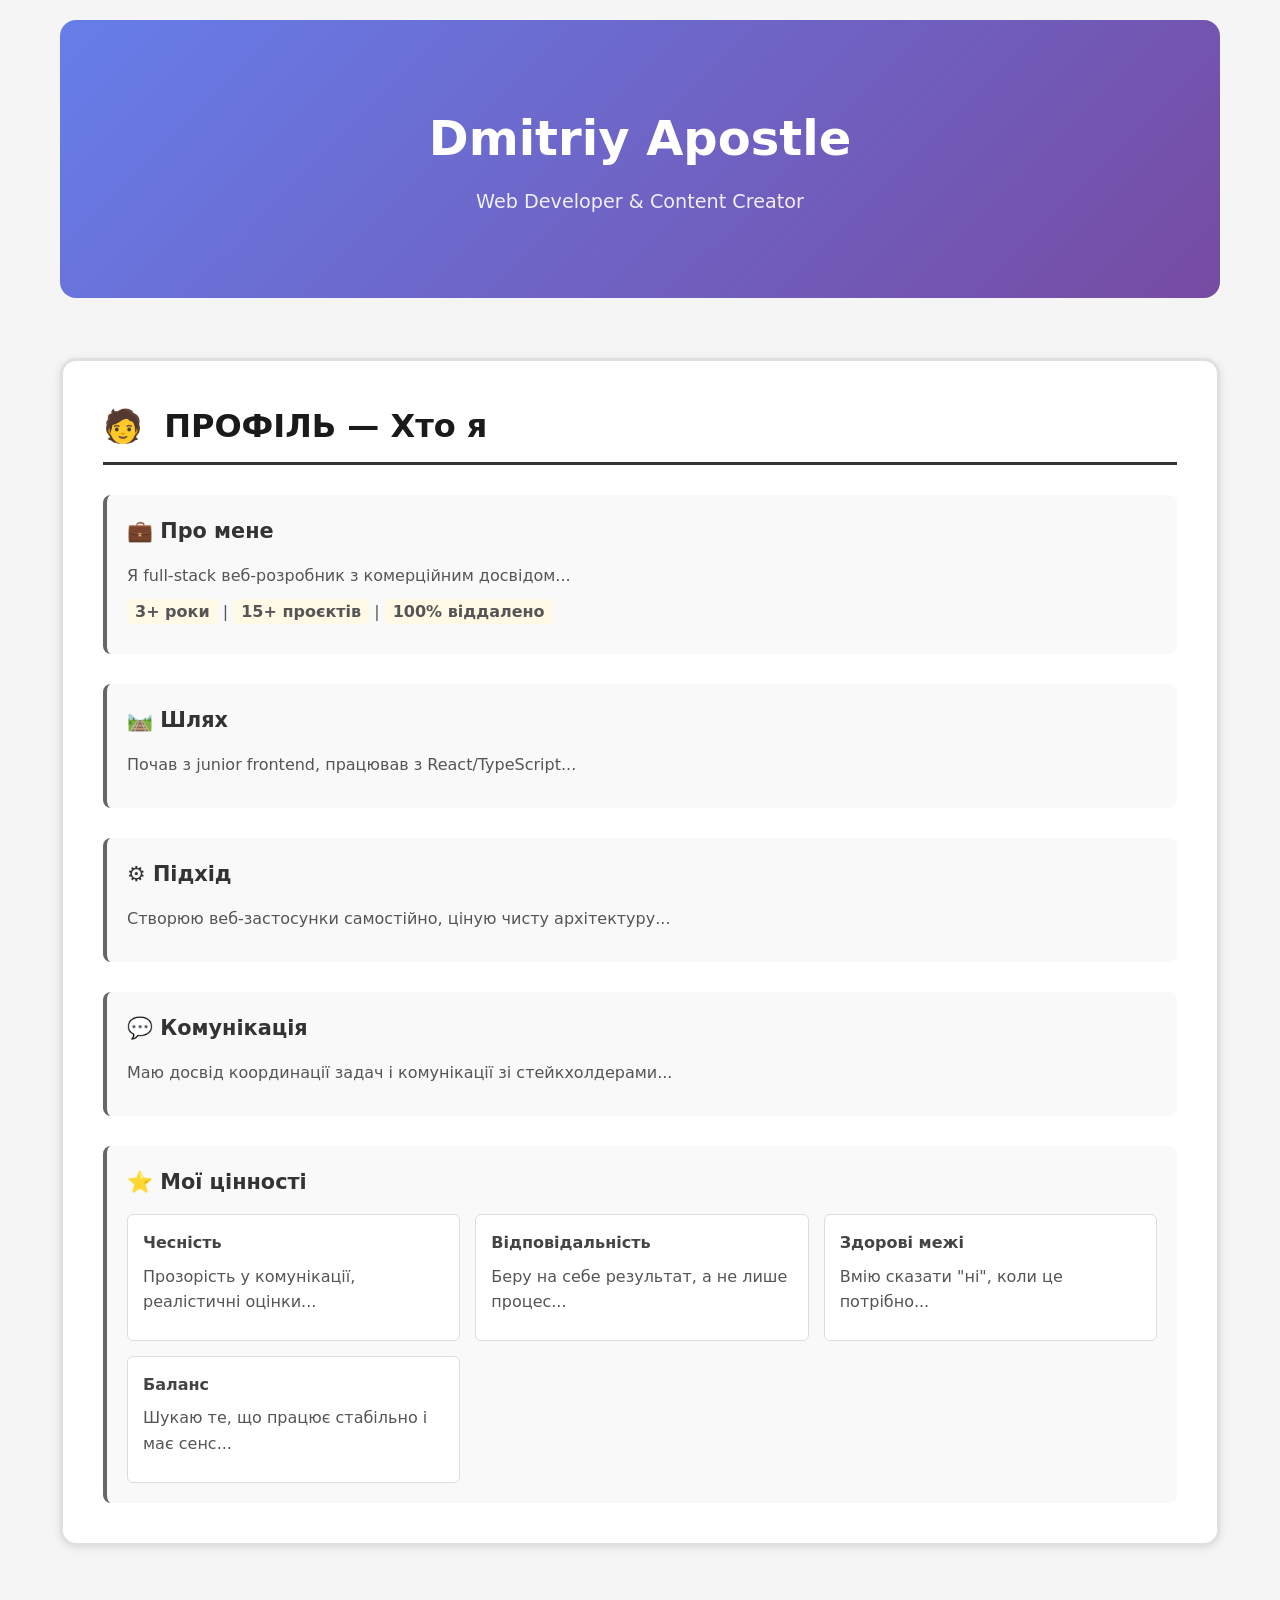
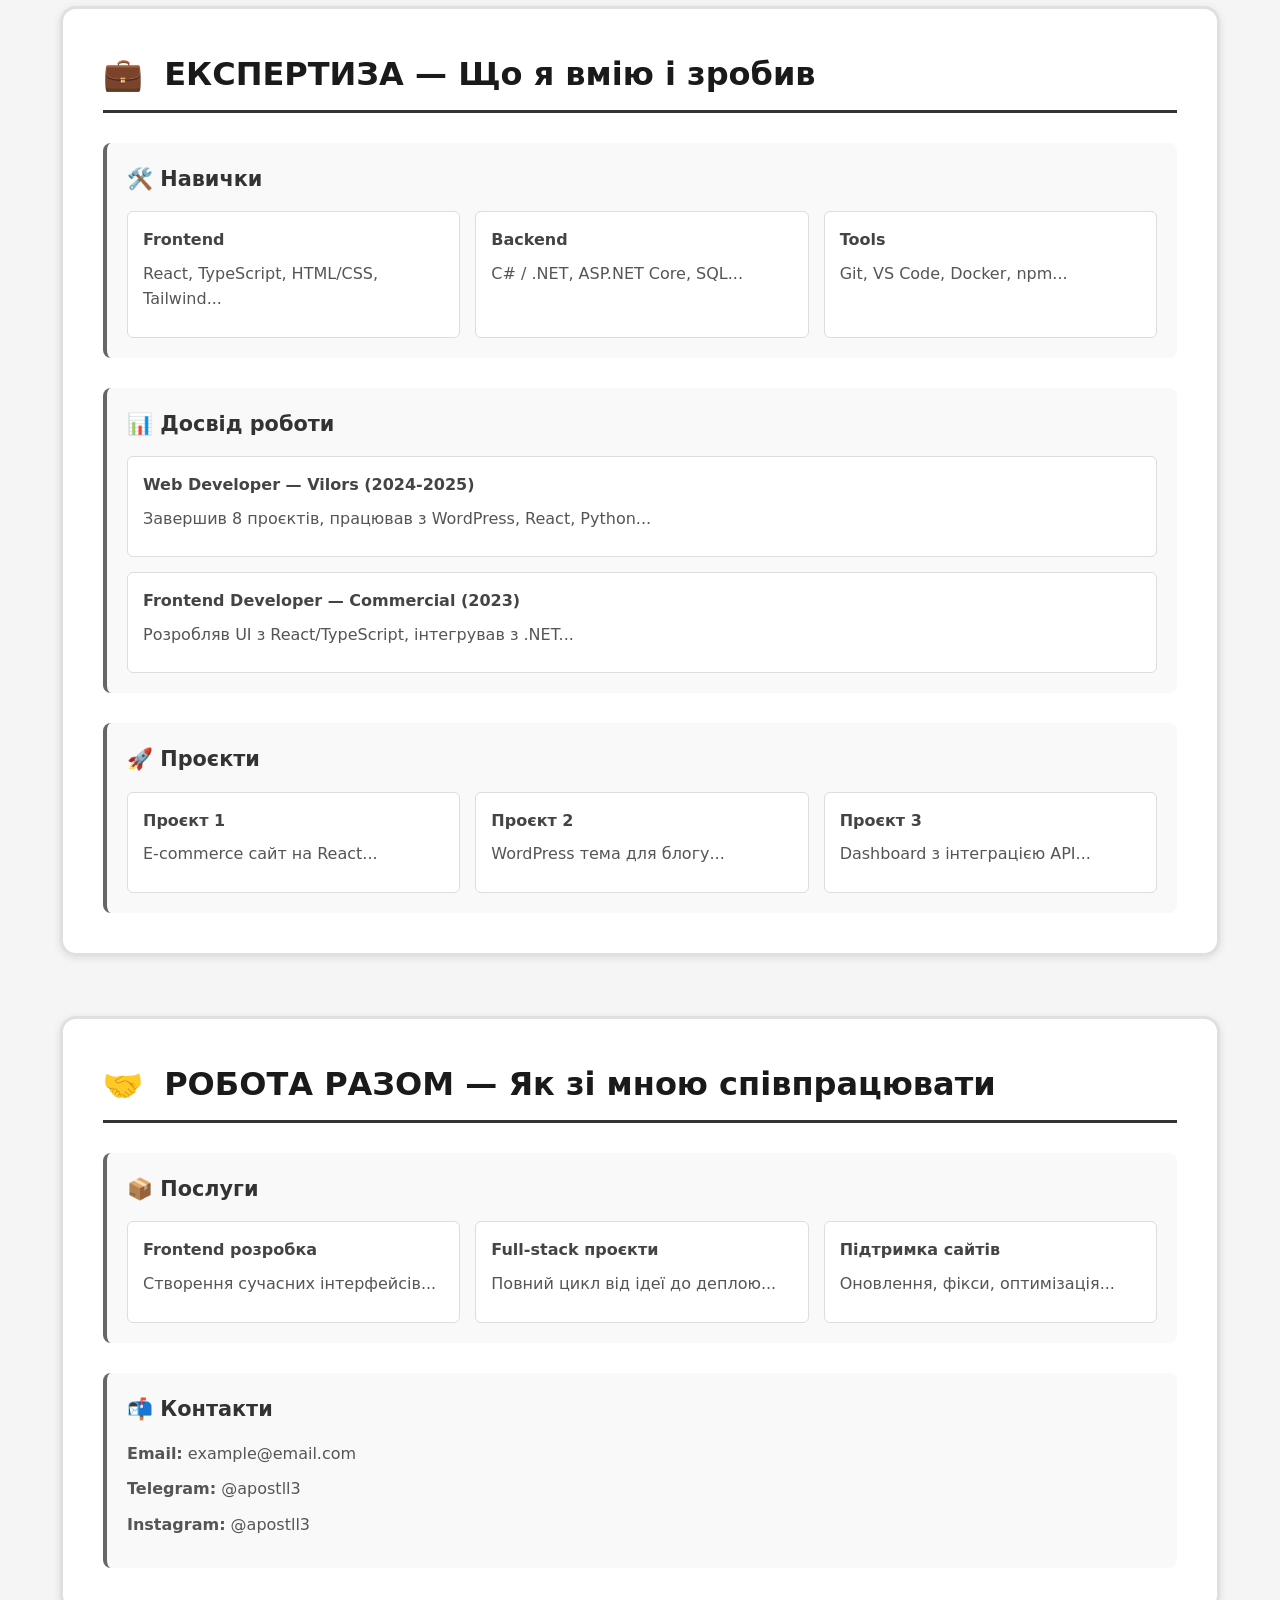
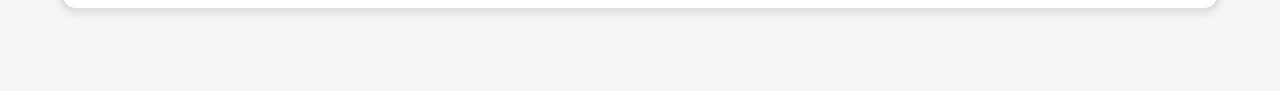
==== test.html @ 94e34f29 "save" ====
<!DOCTYPE html>
<html lang="uk">
<head>
  <meta charset="UTF-8">
  <meta name="viewport" content="width=device-width, initial-scale=1.0">
  <title>Portfolio Structure Example</title>
  <style>
    * {
      margin: 0;
      padding: 0;
      box-sizing: border-box;
    }

    body {
      font-family: system-ui, -apple-system, sans-serif;
      line-height: 1.6;
      color: #333;
      background: #f5f5f5;
    }

    .container {
      max-width: 1200px;
      margin: 0 auto;
      padding: 20px;
    }

    /* Великі блоки-групи */
    .mega-section {
      margin-bottom: 60px;
      background: white;
      border-radius: 16px;
      padding: 40px;
      box-shadow: 0 2px 8px rgba(0,0,0,0.1);
      border: 3px solid #e0e0e0;
    }

    .mega-section-title {
      font-size: 2rem;
      margin-bottom: 30px;
      color: #1a1a1a;
      border-bottom: 3px solid #333;
      padding-bottom: 10px;
    }

    .mega-section-title .emoji {
      margin-right: 10px;
    }

    /* Підсекції всередині */
    .sub-section {
      margin-bottom: 30px;
      padding: 20px;
      background: #f9f9f9;
      border-radius: 8px;
      border-left: 4px solid #666;
    }

    .sub-section:last-child {
      margin-bottom: 0;
    }

    .sub-section h3 {
      font-size: 1.3rem;
      margin-bottom: 15px;
      color: #333;
    }

    .sub-section p {
      color: #555;
      margin-bottom: 10px;
    }

    /* Hero окремо */
    .hero {
      text-align: center;
      padding: 80px 20px;
      background: linear-gradient(135deg, #667eea 0%, #764ba2 100%);
      color: white;
      border-radius: 16px;
      margin-bottom: 60px;
    }

    .hero h1 {
      font-size: 3rem;
      margin-bottom: 10px;
    }

    .hero p {
      font-size: 1.2rem;
      opacity: 0.9;
    }

    /* Для наочності */
    .grid {
      display: grid;
      grid-template-columns: repeat(auto-fit, minmax(250px, 1fr));
      gap: 15px;
      margin-top: 15px;
    }

    .card {
      background: white;
      padding: 15px;
      border-radius: 6px;
      border: 1px solid #ddd;
    }

    .card h4 {
      margin-bottom: 8px;
      color: #444;
    }

    .highlight {
      background: #fff9e6;
      padding: 3px 8px;
      border-radius: 4px;
      font-weight: 600;
    }
  </style>
</head>
<body>

  <div class="container">
    
    <!-- HERO (окремо) -->
    <div class="hero">
      <h1>Dmitriy Apostle</h1>
      <p>Web Developer & Content Creator</p>
    </div>

    <!-- ========================================= -->
    <!-- МЕГА-БЛОК 1: ПРОФІЛЬ (Хто я)             -->
    <!-- ========================================= -->
    <div class="mega-section">
      <h2 class="mega-section-title">
        <span class="emoji">🧑</span>
        ПРОФІЛЬ — Хто я
      </h2>

      <!-- Підсекція: About -->
      <div class="sub-section">
        <h3>💼 Про мене</h3>
        <p>Я full-stack веб-розробник з комерційним досвідом...</p>
        <p><span class="highlight">3+ роки</span> | <span class="highlight">15+ проєктів</span> | <span class="highlight">100% віддалено</span></p>
      </div>

      <!-- Підсекція: Journey -->
      <div class="sub-section">
        <h3>🛤️ Шлях</h3>
        <p>Почав з junior frontend, працював з React/TypeScript...</p>
      </div>

      <!-- Підсекція: Approach -->
      <div class="sub-section">
        <h3>⚙️ Підхід</h3>
        <p>Створюю веб-застосунки самостійно, ціную чисту архітектуру...</p>
      </div>

      <!-- Підсекція: Communication -->
      <div class="sub-section">
        <h3>💬 Комунікація</h3>
        <p>Маю досвід координації задач і комунікації зі стейкхолдерами...</p>
      </div>

      <!-- Підсекція: Values (ІНТЕГРОВАНО СЮДИ!) -->
      <div class="sub-section">
        <h3>⭐ Мої цінності</h3>
        <div class="grid">
          <div class="card">
            <h4>Чесність</h4>
            <p>Прозорість у комунікації, реалістичні оцінки...</p>
          </div>
          <div class="card">
            <h4>Відповідальність</h4>
            <p>Беру на себе результат, а не лише процес...</p>
          </div>
          <div class="card">
            <h4>Здорові межі</h4>
            <p>Вмію сказати "ні", коли це потрібно...</p>
          </div>
          <div class="card">
            <h4>Баланс</h4>
            <p>Шукаю те, що працює стабільно і має сенс...</p>
          </div>
        </div>
      </div>

    </div>

    <!-- ========================================= -->
    <!-- МЕГА-БЛОК 2: ЕКСПЕРТИЗА (Що я вмію)      -->
    <!-- ========================================= -->
    <div class="mega-section">
      <h2 class="mega-section-title">
        <span class="emoji">💼</span>
        ЕКСПЕРТИЗА — Що я вмію і зробив
      </h2>

      <!-- Підсекція: Skills -->
      <div class="sub-section">
        <h3>🛠️ Навички</h3>
        <div class="grid">
          <div class="card">
            <h4>Frontend</h4>
            <p>React, TypeScript, HTML/CSS, Tailwind...</p>
          </div>
          <div class="card">
            <h4>Backend</h4>
            <p>C# / .NET, ASP.NET Core, SQL...</p>
          </div>
          <div class="card">
            <h4>Tools</h4>
            <p>Git, VS Code, Docker, npm...</p>
          </div>
        </div>
      </div>

      <!-- Підсекція: Experience -->
      <div class="sub-section">
        <h3>📊 Досвід роботи</h3>
        <div class="card" style="margin-bottom: 15px;">
          <h4>Web Developer — Vilors (2024-2025)</h4>
          <p>Завершив 8 проєктів, працював з WordPress, React, Python...</p>
        </div>
        <div class="card">
          <h4>Frontend Developer — Commercial (2023)</h4>
          <p>Розробляв UI з React/TypeScript, інтегрував з .NET...</p>
        </div>
      </div>

      <!-- Підсекція: Projects -->
      <div class="sub-section">
        <h3>🚀 Проєкти</h3>
        <div class="grid">
          <div class="card">
            <h4>Проєкт 1</h4>
            <p>E-commerce сайт на React...</p>
          </div>
          <div class="card">
            <h4>Проєкт 2</h4>
            <p>WordPress тема для блогу...</p>
          </div>
          <div class="card">
            <h4>Проєкт 3</h4>
            <p>Dashboard з інтеграцією API...</p>
          </div>
        </div>
      </div>

    </div>

    <!-- ========================================= -->
    <!-- МЕГА-БЛОК 3: РОБОТА РАЗОМ                -->
    <!-- ========================================= -->
    <div class="mega-section">
      <h2 class="mega-section-title">
        <span class="emoji">🤝</span>
        РОБОТА РАЗОМ — Як зі мною співпрацювати
      </h2>

      <!-- Підсекція: Services -->
      <div class="sub-section">
        <h3>📦 Послуги</h3>
        <div class="grid">
          <div class="card">
            <h4>Frontend розробка</h4>
            <p>Створення сучасних інтерфейсів...</p>
          </div>
          <div class="card">
            <h4>Full-stack проєкти</h4>
            <p>Повний цикл від ідеї до деплою...</p>
          </div>
          <div class="card">
            <h4>Підтримка сайтів</h4>
            <p>Оновлення, фікси, оптимізація...</p>
          </div>
        </div>
      </div>

      <!-- Підсекція: Contact -->
      <div class="sub-section">
        <h3>📬 Контакти</h3>
        <p><strong>Email:</strong> example@email.com</p>
        <p><strong>Telegram:</strong> @apostll3</p>
        <p><strong>Instagram:</strong> @apostll3</p>
      </div>

    </div>

  </div>

</body>
</html>
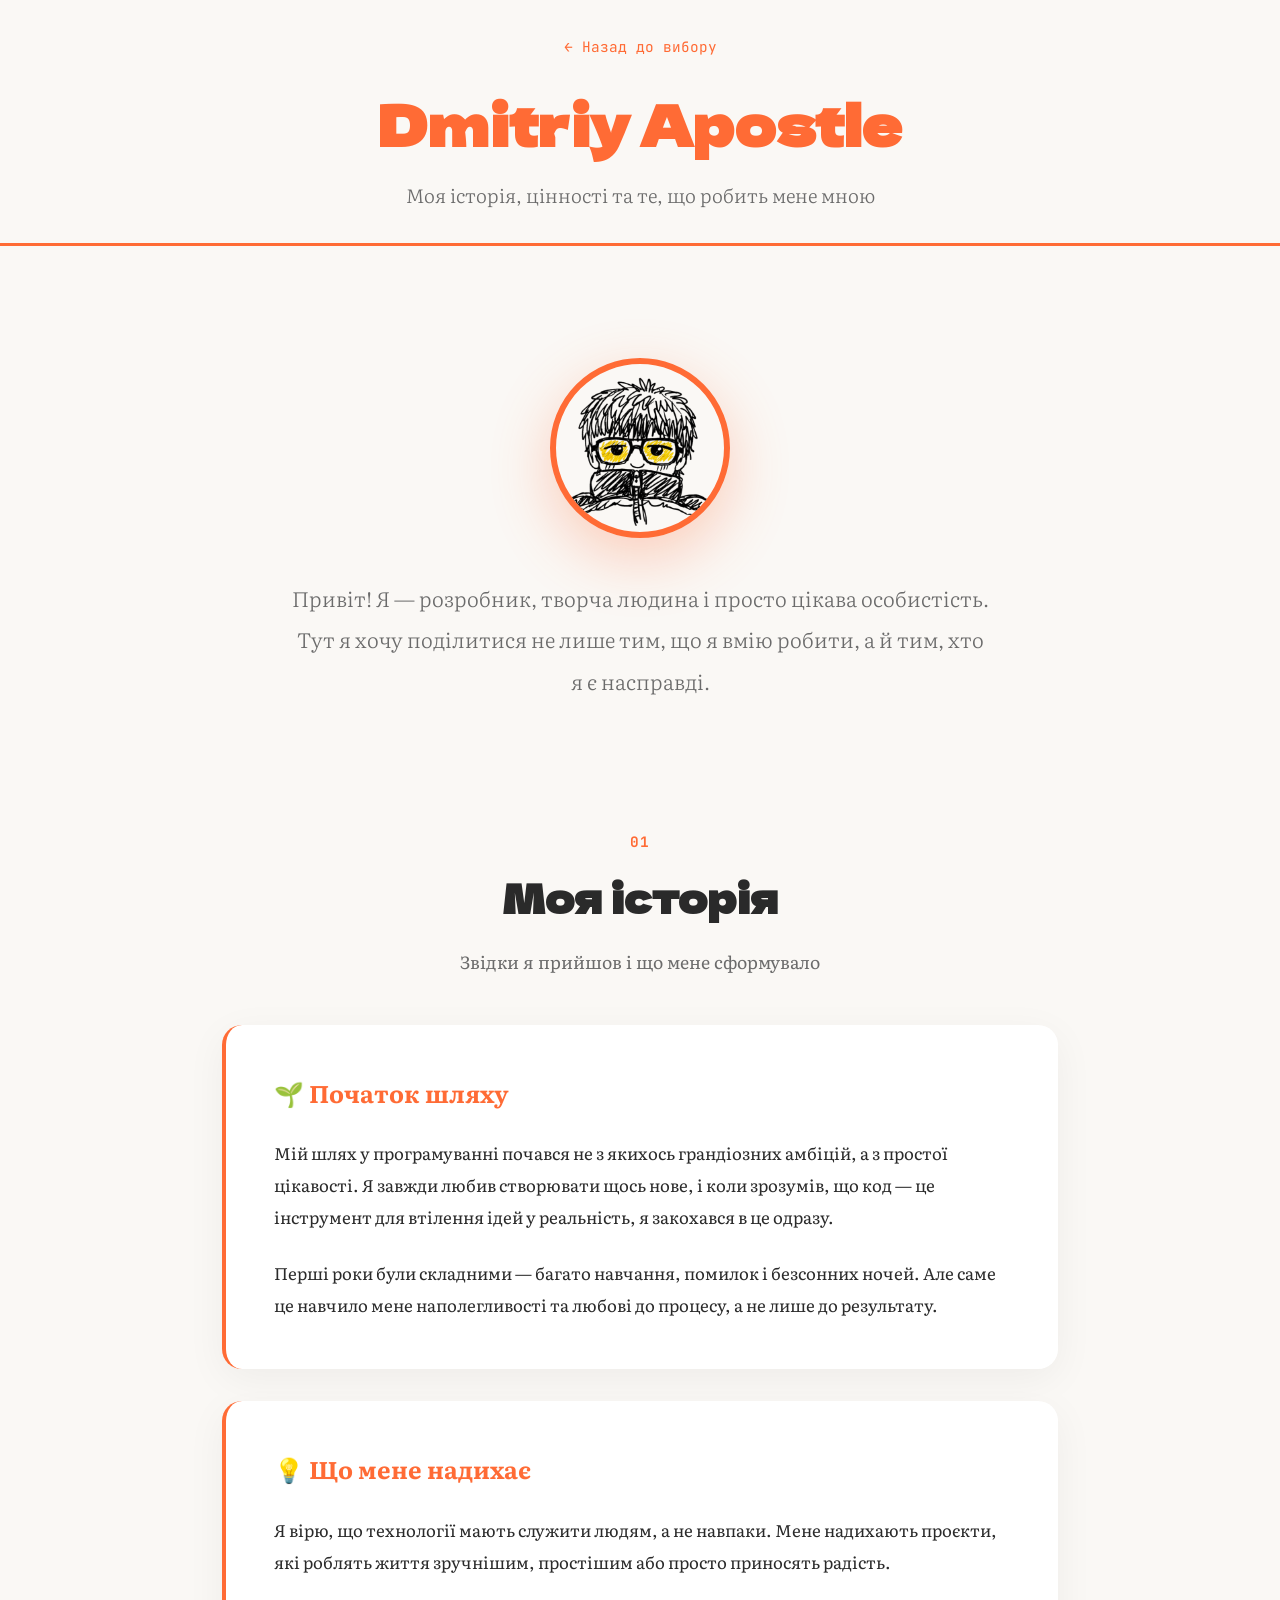
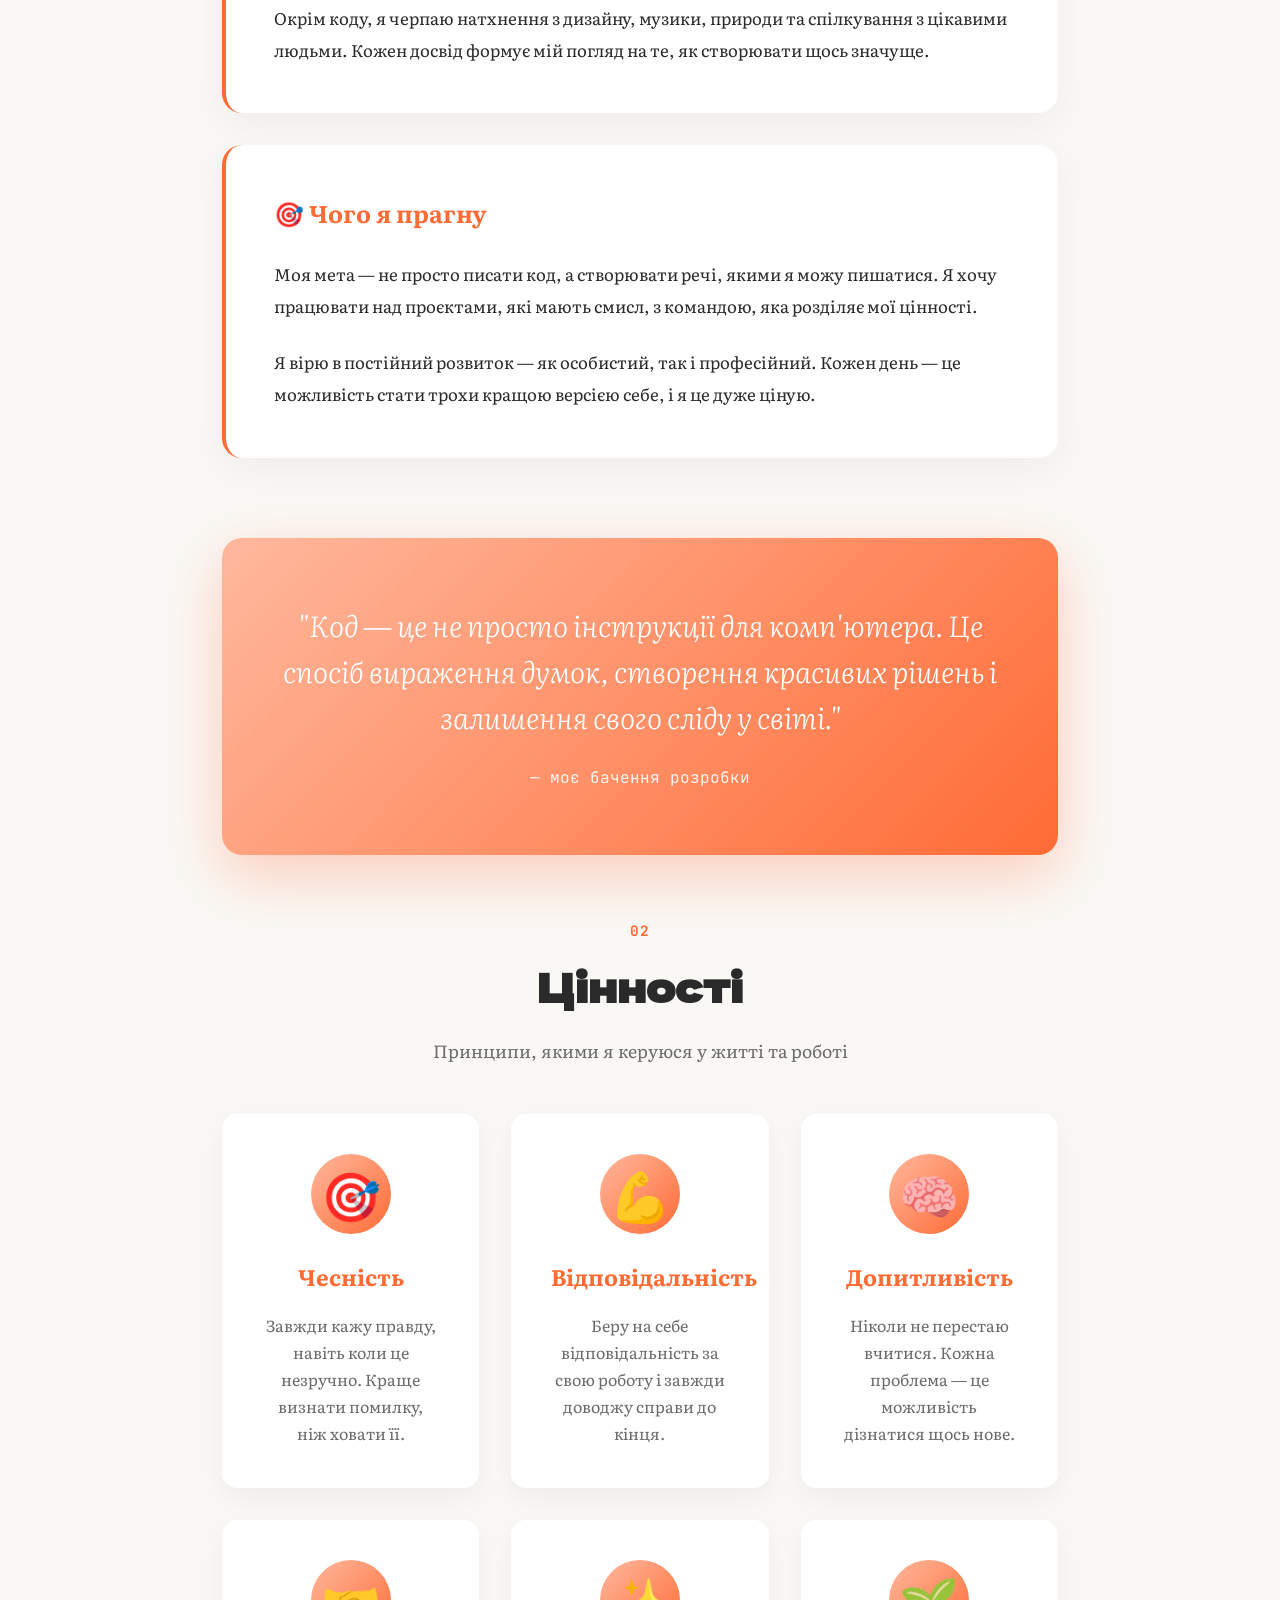
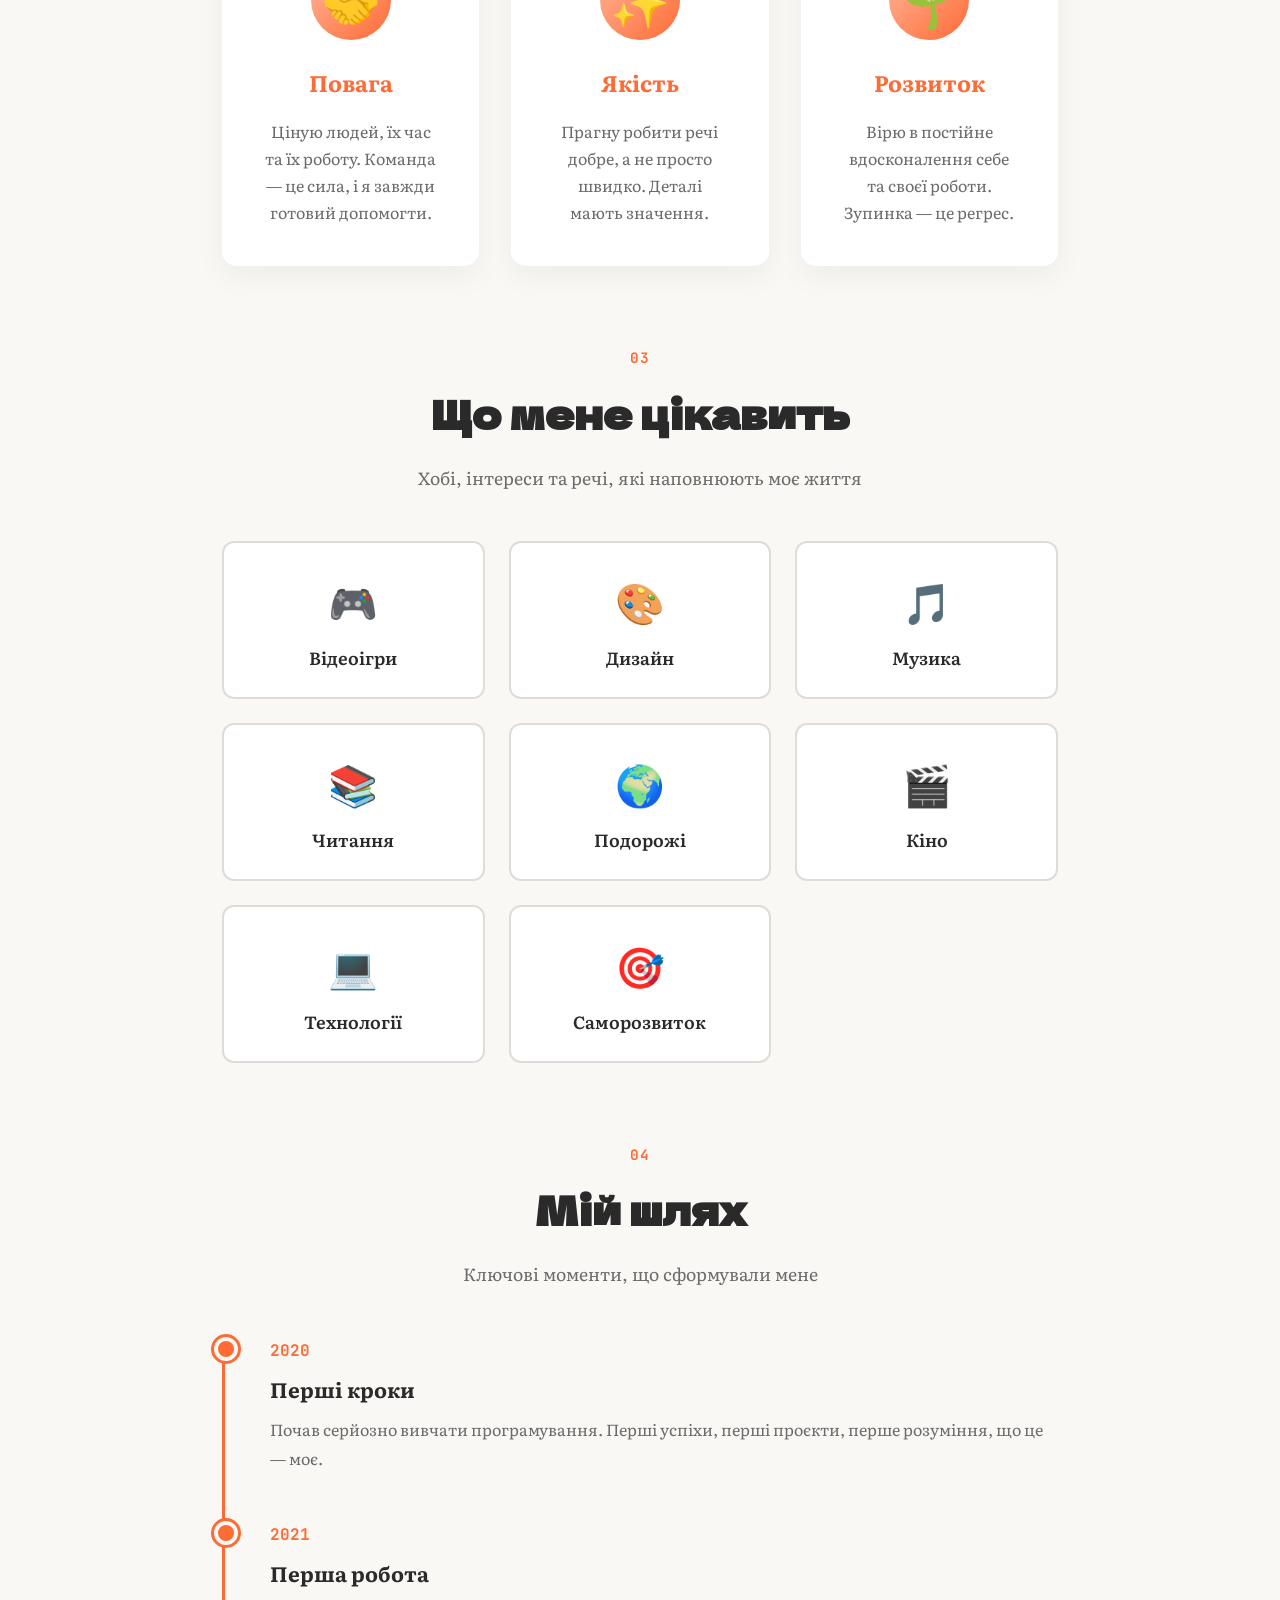
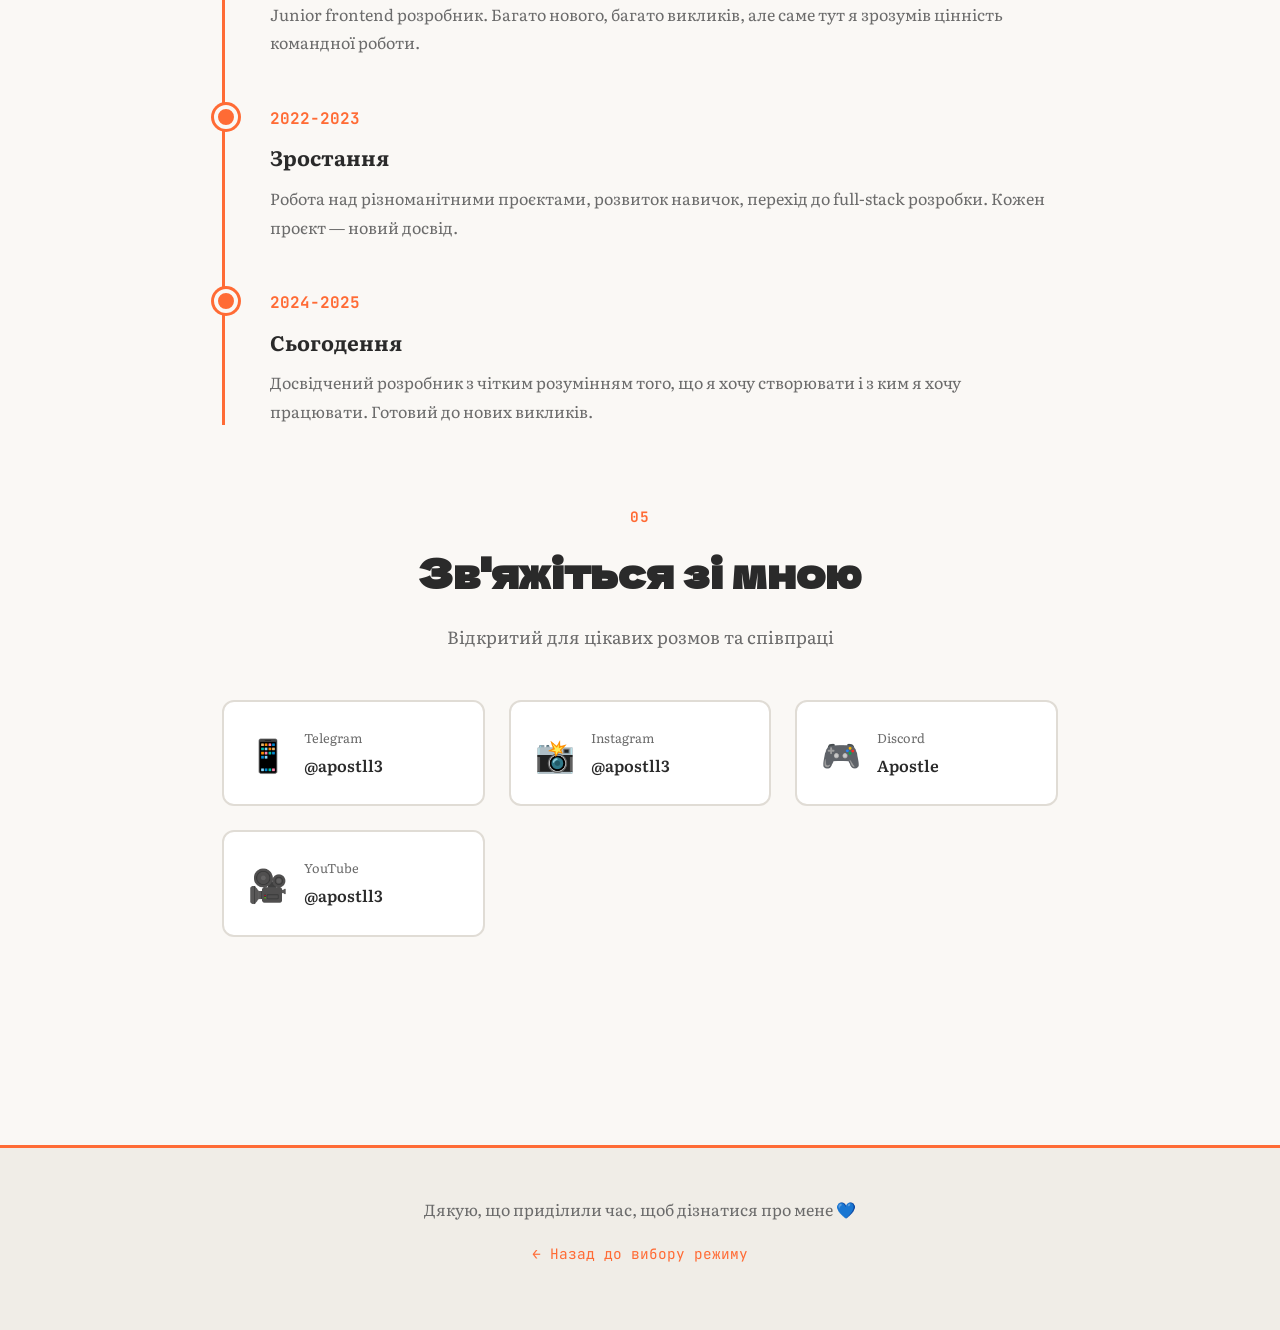
==== commit ab2ef153: "page-scrollbar" ====
--- a/test.html
+++ b/test.html
@@ -1,293 +1,744 @@
 <!DOCTYPE html>
 <html lang="uk">
 <head>
-  <meta charset="UTF-8">
-  <meta name="viewport" content="width=device-width, initial-scale=1.0">
-  <title>Portfolio Structure Example</title>
-  <style>
-    * {
-      margin: 0;
-      padding: 0;
-      box-sizing: border-box;
-    }
-
-    body {
-      font-family: system-ui, -apple-system, sans-serif;
-      line-height: 1.6;
-      color: #333;
-      background: #f5f5f5;
-    }
-
-    .container {
-      max-width: 1200px;
-      margin: 0 auto;
-      padding: 20px;
-    }
-
-    /* Великі блоки-групи */
-    .mega-section {
-      margin-bottom: 60px;
-      background: white;
-      border-radius: 16px;
-      padding: 40px;
-      box-shadow: 0 2px 8px rgba(0,0,0,0.1);
-      border: 3px solid #e0e0e0;
-    }
-
-    .mega-section-title {
-      font-size: 2rem;
-      margin-bottom: 30px;
-      color: #1a1a1a;
-      border-bottom: 3px solid #333;
-      padding-bottom: 10px;
-    }
-
-    .mega-section-title .emoji {
-      margin-right: 10px;
-    }
-
-    /* Підсекції всередині */
-    .sub-section {
-      margin-bottom: 30px;
-      padding: 20px;
-      background: #f9f9f9;
-      border-radius: 8px;
-      border-left: 4px solid #666;
-    }
-
-    .sub-section:last-child {
-      margin-bottom: 0;
-    }
-
-    .sub-section h3 {
-      font-size: 1.3rem;
-      margin-bottom: 15px;
-      color: #333;
-    }
-
-    .sub-section p {
-      color: #555;
-      margin-bottom: 10px;
-    }
-
-    /* Hero окремо */
-    .hero {
-      text-align: center;
-      padding: 80px 20px;
-      background: linear-gradient(135deg, #667eea 0%, #764ba2 100%);
-      color: white;
-      border-radius: 16px;
-      margin-bottom: 60px;
-    }
-
-    .hero h1 {
-      font-size: 3rem;
-      margin-bottom: 10px;
-    }
-
-    .hero p {
-      font-size: 1.2rem;
-      opacity: 0.9;
-    }
-
-    /* Для наочності */
-    .grid {
-      display: grid;
-      grid-template-columns: repeat(auto-fit, minmax(250px, 1fr));
-      gap: 15px;
-      margin-top: 15px;
-    }
-
-    .card {
-      background: white;
-      padding: 15px;
-      border-radius: 6px;
-      border: 1px solid #ddd;
-    }
-
-    .card h4 {
-      margin-bottom: 8px;
-      color: #444;
-    }
-
-    .highlight {
-      background: #fff9e6;
-      padding: 3px 8px;
-      border-radius: 4px;
-      font-weight: 600;
-    }
-  </style>
+    <meta charset="UTF-8">
+    <meta name="viewport" content="width=device-width, initial-scale=1.0">
+    <title>Dmitriy Apostle — Моя Історія</title>
+    
+    <link rel="preconnect" href="https://fonts.googleapis.com">
+    <link rel="preconnect" href="https://fonts.gstatic.com" crossorigin>
+    <link href="https://fonts.googleapis.com/css2?family=Dela+Gothic+One&family=Literata:wght@300;400;600;700&family=JetBrains+Mono:wght@400;700&display=swap" rel="stylesheet">
+    
+    <style>
+        * {
+            margin: 0;
+            padding: 0;
+            box-sizing: border-box;
+        }
+
+        :root {
+            --bg: #faf8f5;
+            --bg-secondary: #f0ede7;
+            --text: #2a2a2a;
+            --text-secondary: #6b6b6b;
+            --accent: #ff6b35;
+            --accent-light: #ffb89d;
+            --accent-dark: #c54825;
+            --border: #e0dcd5;
+        }
+
+        body {
+            font-family: 'Literata', serif;
+            background: var(--bg);
+            color: var(--text);
+            line-height: 1.7;
+            overflow-x: hidden;
+        }
+
+        /* Header */
+        .site-header {
+            padding: 2rem;
+            text-align: center;
+            background: var(--bg-secondary);
+            border-bottom: 3px solid var(--accent);
+            position: sticky;
+            top: 0;
+            z-index: 100;
+            backdrop-filter: blur(10px);
+            background: rgba(250, 248, 245, 0.95);
+        }
+
+        .back-link {
+            display: inline-block;
+            color: var(--accent);
+            text-decoration: none;
+            font-family: 'JetBrains Mono', monospace;
+            font-size: 0.9rem;
+            margin-bottom: 1rem;
+            transition: transform 0.3s ease;
+        }
+
+        .back-link:hover {
+            transform: translateX(-5px);
+        }
+
+        .site-title {
+            font-family: 'Dela Gothic One', cursive;
+            font-size: clamp(2rem, 5vw, 3.5rem);
+            color: var(--accent);
+            margin-bottom: 0.5rem;
+        }
+
+        .site-subtitle {
+            font-size: 1.2rem;
+            color: var(--text-secondary);
+            font-weight: 300;
+        }
+
+        /* Container */
+        .container {
+            max-width: 900px;
+            margin: 0 auto;
+            padding: 3rem 2rem;
+        }
+
+        /* Hero Section */
+        .hero {
+            text-align: center;
+            padding: 4rem 0;
+            margin-bottom: 4rem;
+        }
+
+        .avatar {
+            width: 180px;
+            height: 180px;
+            border-radius: 50%;
+            margin: 0 auto 2rem;
+            border: 6px solid var(--accent);
+            box-shadow: 0 20px 60px rgba(255, 107, 53, 0.3);
+            object-fit: cover;
+        }
+
+        .hero-intro {
+            font-size: 1.3rem;
+            font-weight: 300;
+            color: var(--text-secondary);
+            max-width: 700px;
+            margin: 0 auto;
+            line-height: 2;
+        }
+
+        /* Section */
+        .section {
+            margin-bottom: 5rem;
+        }
+
+        .section-header {
+            text-align: center;
+            margin-bottom: 3rem;
+        }
+
+        .section-number {
+            font-family: 'JetBrains Mono', monospace;
+            color: var(--accent);
+            font-size: 0.9rem;
+            font-weight: bold;
+            letter-spacing: 0.1em;
+        }
+
+        .section-title {
+            font-family: 'Dela Gothic One', cursive;
+            font-size: clamp(1.8rem, 4vw, 2.5rem);
+            color: var(--text);
+            margin: 0.5rem 0 1rem;
+        }
+
+        .section-description {
+            font-size: 1.1rem;
+            color: var(--text-secondary);
+            max-width: 600px;
+            margin: 0 auto;
+        }
+
+        /* Story Card */
+        .story-card {
+            background: white;
+            border-radius: 20px;
+            padding: 3rem;
+            margin-bottom: 2rem;
+            box-shadow: 0 10px 40px rgba(0, 0, 0, 0.05);
+            border-left: 4px solid var(--accent);
+            transition: transform 0.3s ease, box-shadow 0.3s ease;
+        }
+
+        .story-card:hover {
+            transform: translateY(-5px);
+            box-shadow: 0 15px 50px rgba(0, 0, 0, 0.1);
+        }
+
+        .story-title {
+            font-size: 1.5rem;
+            font-weight: 700;
+            margin-bottom: 1.5rem;
+            color: var(--accent);
+        }
+
+        .story-content {
+            font-size: 1.05rem;
+            line-height: 1.9;
+            color: var(--text);
+        }
+
+        .story-content p {
+            margin-bottom: 1.5rem;
+        }
+
+        .story-content p:last-child {
+            margin-bottom: 0;
+        }
+
+        /* Values Grid */
+        .values-grid {
+            display: grid;
+            grid-template-columns: repeat(auto-fit, minmax(250px, 1fr));
+            gap: 2rem;
+            margin-top: 3rem;
+        }
+
+        .value-card {
+            background: white;
+            padding: 2.5rem;
+            border-radius: 15px;
+            text-align: center;
+            box-shadow: 0 10px 30px rgba(0, 0, 0, 0.05);
+            transition: all 0.3s ease;
+        }
+
+        .value-card:hover {
+            transform: translateY(-10px);
+            box-shadow: 0 15px 40px rgba(0, 0, 0, 0.1);
+        }
+
+        .value-icon {
+            width: 80px;
+            height: 80px;
+            margin: 0 auto 1.5rem;
+            font-size: 3rem;
+            display: flex;
+            align-items: center;
+            justify-content: center;
+            background: linear-gradient(135deg, var(--accent-light), var(--accent));
+            border-radius: 50%;
+            color: white;
+        }
+
+        .value-title {
+            font-size: 1.4rem;
+            font-weight: 700;
+            margin-bottom: 1rem;
+            color: var(--accent);
+        }
+
+        .value-text {
+            font-size: 1rem;
+            color: var(--text-secondary);
+            line-height: 1.7;
+        }
+
+        /* Interests */
+        .interests-grid {
+            display: grid;
+            grid-template-columns: repeat(auto-fit, minmax(200px, 1fr));
+            gap: 1.5rem;
+            margin-top: 3rem;
+        }
+
+        .interest-tag {
+            background: white;
+            padding: 1.5rem;
+            border-radius: 12px;
+            text-align: center;
+            font-size: 1.1rem;
+            font-weight: 600;
+            color: var(--text);
+            border: 2px solid var(--border);
+            transition: all 0.3s ease;
+            cursor: default;
+        }
+
+        .interest-tag:hover {
+            border-color: var(--accent);
+            background: var(--accent);
+            color: white;
+            transform: scale(1.05);
+        }
+
+        .interest-emoji {
+            display: block;
+            font-size: 2.5rem;
+            margin-bottom: 0.5rem;
+        }
+
+        /* Quote */
+        .quote-block {
+            background: linear-gradient(135deg, var(--accent-light), var(--accent));
+            color: white;
+            padding: 4rem 3rem;
+            border-radius: 20px;
+            text-align: center;
+            margin: 4rem 0;
+            box-shadow: 0 20px 60px rgba(255, 107, 53, 0.3);
+        }
+
+        .quote-text {
+            font-size: 1.8rem;
+            font-weight: 300;
+            line-height: 1.6;
+            font-style: italic;
+            margin-bottom: 1.5rem;
+        }
+
+        .quote-author {
+            font-family: 'JetBrains Mono', monospace;
+            font-size: 1rem;
+            opacity: 0.9;
+        }
+
+        /* Timeline */
+        .timeline {
+            position: relative;
+            padding-left: 3rem;
+            margin-top: 3rem;
+        }
+
+        .timeline::before {
+            content: '';
+            position: absolute;
+            left: 0;
+            top: 0;
+            bottom: 0;
+            width: 3px;
+            background: var(--accent);
+        }
+
+        .timeline-item {
+            position: relative;
+            margin-bottom: 3rem;
+        }
+
+        .timeline-item::before {
+            content: '';
+            position: absolute;
+            left: -3.5rem;
+            top: 0;
+            width: 16px;
+            height: 16px;
+            border-radius: 50%;
+            background: var(--accent);
+            border: 4px solid var(--bg);
+            box-shadow: 0 0 0 3px var(--accent);
+        }
+
+        .timeline-year {
+            font-family: 'JetBrains Mono', monospace;
+            font-weight: bold;
+            color: var(--accent);
+            margin-bottom: 0.5rem;
+        }
+
+        .timeline-title {
+            font-size: 1.3rem;
+            font-weight: 700;
+            margin-bottom: 0.5rem;
+        }
+
+        .timeline-text {
+            color: var(--text-secondary);
+            line-height: 1.8;
+        }
+
+        /* Contact */
+        .contact-grid {
+            display: grid;
+            grid-template-columns: repeat(auto-fit, minmax(200px, 1fr));
+            gap: 1.5rem;
+            margin-top: 3rem;
+        }
+
+        .contact-link {
+            display: flex;
+            align-items: center;
+            gap: 1rem;
+            padding: 1.5rem;
+            background: white;
+            border-radius: 12px;
+            text-decoration: none;
+            color: var(--text);
+            border: 2px solid var(--border);
+            transition: all 0.3s ease;
+        }
+
+        .contact-link:hover {
+            border-color: var(--accent);
+            transform: translateY(-5px);
+            box-shadow: 0 10px 30px rgba(0, 0, 0, 0.1);
+        }
+
+        .contact-icon {
+            font-size: 2rem;
+        }
+
+        .contact-text {
+            flex: 1;
+        }
+
+        .contact-label {
+            display: block;
+            font-size: 0.8rem;
+            color: var(--text-secondary);
+            margin-bottom: 0.2rem;
+        }
+
+        .contact-value {
+            display: block;
+            font-weight: 600;
+        }
+
+        /* Footer */
+        .site-footer {
+            text-align: center;
+            padding: 3rem 2rem;
+            background: var(--bg-secondary);
+            margin-top: 5rem;
+            border-top: 3px solid var(--accent);
+        }
+
+        .footer-text {
+            color: var(--text-secondary);
+            margin-bottom: 1rem;
+        }
+
+        /* Responsive */
+        @media (max-width: 768px) {
+            .container {
+                padding: 2rem 1.5rem;
+            }
+
+            .story-card {
+                padding: 2rem;
+            }
+
+            .timeline {
+                padding-left: 2rem;
+            }
+
+            .timeline-item::before {
+                left: -2.5rem;
+            }
+        }
+
+        /* Animations */
+        @keyframes fadeIn {
+            from {
+                opacity: 0;
+                transform: translateY(30px);
+            }
+            to {
+                opacity: 1;
+                transform: translateY(0);
+            }
+        }
+
+        .fade-in {
+            animation: fadeIn 0.8s ease-out forwards;
+        }
+
+        .delay-1 { animation-delay: 0.1s; }
+        .delay-2 { animation-delay: 0.2s; }
+        .delay-3 { animation-delay: 0.3s; }
+        .delay-4 { animation-delay: 0.4s; }
+        .delay-5 { animation-delay: 0.5s; }
+    </style>
 </head>
 <body>
-
-  <div class="container">
-    
-    <!-- HERO (окремо) -->
-    <div class="hero">
-      <h1>Dmitriy Apostle</h1>
-      <p>Web Developer & Content Creator</p>
-    </div>
-
-    <!-- ========================================= -->
-    <!-- МЕГА-БЛОК 1: ПРОФІЛЬ (Хто я)             -->
-    <!-- ========================================= -->
-    <div class="mega-section">
-      <h2 class="mega-section-title">
-        <span class="emoji">🧑</span>
-        ПРОФІЛЬ — Хто я
-      </h2>
-
-      <!-- Підсекція: About -->
-      <div class="sub-section">
-        <h3>💼 Про мене</h3>
-        <p>Я full-stack веб-розробник з комерційним досвідом...</p>
-        <p><span class="highlight">3+ роки</span> | <span class="highlight">15+ проєктів</span> | <span class="highlight">100% віддалено</span></p>
-      </div>
-
-      <!-- Підсекція: Journey -->
-      <div class="sub-section">
-        <h3>🛤️ Шлях</h3>
-        <p>Почав з junior frontend, працював з React/TypeScript...</p>
-      </div>
-
-      <!-- Підсекція: Approach -->
-      <div class="sub-section">
-        <h3>⚙️ Підхід</h3>
-        <p>Створюю веб-застосунки самостійно, ціную чисту архітектуру...</p>
-      </div>
-
-      <!-- Підсекція: Communication -->
-      <div class="sub-section">
-        <h3>💬 Комунікація</h3>
-        <p>Маю досвід координації задач і комунікації зі стейкхолдерами...</p>
-      </div>
-
-      <!-- Підсекція: Values (ІНТЕГРОВАНО СЮДИ!) -->
-      <div class="sub-section">
-        <h3>⭐ Мої цінності</h3>
-        <div class="grid">
-          <div class="card">
-            <h4>Чесність</h4>
-            <p>Прозорість у комунікації, реалістичні оцінки...</p>
-          </div>
-          <div class="card">
-            <h4>Відповідальність</h4>
-            <p>Беру на себе результат, а не лише процес...</p>
-          </div>
-          <div class="card">
-            <h4>Здорові межі</h4>
-            <p>Вмію сказати "ні", коли це потрібно...</p>
-          </div>
-          <div class="card">
-            <h4>Баланс</h4>
-            <p>Шукаю те, що працює стабільно і має сенс...</p>
-          </div>
+    <header class="site-header">
+        <a href="portfolio-new.html" class="back-link">← Назад до вибору</a>
+        <h1 class="site-title">Dmitriy Apostle</h1>
+        <p class="site-subtitle">Моя історія, цінності та те, що робить мене мною</p>
+    </header>
+
+    <main class="container">
+        <!-- Hero -->
+        <section class="hero fade-in">
+            <img src="assets/img/avatarpng.png" alt="Dmitriy Apostle" class="avatar">
+            <p class="hero-intro">
+                Привіт! Я — розробник, творча людина і просто цікава особистість. 
+                Тут я хочу поділитися не лише тим, що я вмію робити, а й тим, хто я є насправді.
+            </p>
+        </section>
+
+        <!-- My Story -->
+        <section class="section fade-in delay-1">
+            <div class="section-header">
+                <div class="section-number">01</div>
+                <h2 class="section-title">Моя історія</h2>
+                <p class="section-description">Звідки я прийшов і що мене сформувало</p>
+            </div>
+
+            <div class="story-card">
+                <h3 class="story-title">🌱 Початок шляху</h3>
+                <div class="story-content">
+                    <p>
+                        Мій шлях у програмуванні почався не з якихось грандіозних амбіцій, а з простої цікавості. 
+                        Я завжди любив створювати щось нове, і коли зрозумів, що код — це інструмент для втілення 
+                        ідей у реальність, я закохався в це одразу.
+                    </p>
+                    <p>
+                        Перші роки були складними — багато навчання, помилок і безсонних ночей. Але саме це 
+                        навчило мене наполегливості та любові до процесу, а не лише до результату.
+                    </p>
+                </div>
+            </div>
+
+            <div class="story-card">
+                <h3 class="story-title">💡 Що мене надихає</h3>
+                <div class="story-content">
+                    <p>
+                        Я вірю, що технології мають служити людям, а не навпаки. Мене надихають проєкти, 
+                        які роблять життя зручнішим, простішим або просто приносять радість.
+                    </p>
+                    <p>
+                        Окрім коду, я черпаю натхнення з дизайну, музики, природи та спілкування з цікавими людьми. 
+                        Кожен досвід формує мій погляд на те, як створювати щось значуще.
+                    </p>
+                </div>
+            </div>
+
+            <div class="story-card">
+                <h3 class="story-title">🎯 Чого я прагну</h3>
+                <div class="story-content">
+                    <p>
+                        Моя мета — не просто писати код, а створювати речі, якими я можу пишатися. 
+                        Я хочу працювати над проєктами, які мають смисл, з командою, яка розділяє мої цінності.
+                    </p>
+                    <p>
+                        Я вірю в постійний розвиток — як особистий, так і професійний. Кожен день — це можливість 
+                        стати трохи кращою версією себе, і я це дуже ціную.
+                    </p>
+                </div>
+            </div>
+        </section>
+
+        <!-- Quote -->
+        <div class="quote-block fade-in delay-2">
+            <p class="quote-text">
+                "Код — це не просто інструкції для комп'ютера. Це спосіб вираження думок, 
+                створення красивих рішень і залишення свого сліду у світі."
+            </p>
+            <p class="quote-author">— моє бачення розробки</p>
         </div>
-      </div>
-
-    </div>
-
-    <!-- ========================================= -->
-    <!-- МЕГА-БЛОК 2: ЕКСПЕРТИЗА (Що я вмію)      -->
-    <!-- ========================================= -->
-    <div class="mega-section">
-      <h2 class="mega-section-title">
-        <span class="emoji">💼</span>
-        ЕКСПЕРТИЗА — Що я вмію і зробив
-      </h2>
-
-      <!-- Підсекція: Skills -->
-      <div class="sub-section">
-        <h3>🛠️ Навички</h3>
-        <div class="grid">
-          <div class="card">
-            <h4>Frontend</h4>
-            <p>React, TypeScript, HTML/CSS, Tailwind...</p>
-          </div>
-          <div class="card">
-            <h4>Backend</h4>
-            <p>C# / .NET, ASP.NET Core, SQL...</p>
-          </div>
-          <div class="card">
-            <h4>Tools</h4>
-            <p>Git, VS Code, Docker, npm...</p>
-          </div>
-        </div>
-      </div>
-
-      <!-- Підсекція: Experience -->
-      <div class="sub-section">
-        <h3>📊 Досвід роботи</h3>
-        <div class="card" style="margin-bottom: 15px;">
-          <h4>Web Developer — Vilors (2024-2025)</h4>
-          <p>Завершив 8 проєктів, працював з WordPress, React, Python...</p>
-        </div>
-        <div class="card">
-          <h4>Frontend Developer — Commercial (2023)</h4>
-          <p>Розробляв UI з React/TypeScript, інтегрував з .NET...</p>
-        </div>
-      </div>
-
-      <!-- Підсекція: Projects -->
-      <div class="sub-section">
-        <h3>🚀 Проєкти</h3>
-        <div class="grid">
-          <div class="card">
-            <h4>Проєкт 1</h4>
-            <p>E-commerce сайт на React...</p>
-          </div>
-          <div class="card">
-            <h4>Проєкт 2</h4>
-            <p>WordPress тема для блогу...</p>
-          </div>
-          <div class="card">
-            <h4>Проєкт 3</h4>
-            <p>Dashboard з інтеграцією API...</p>
-          </div>
-        </div>
-      </div>
-
-    </div>
-
-    <!-- ========================================= -->
-    <!-- МЕГА-БЛОК 3: РОБОТА РАЗОМ                -->
-    <!-- ========================================= -->
-    <div class="mega-section">
-      <h2 class="mega-section-title">
-        <span class="emoji">🤝</span>
-        РОБОТА РАЗОМ — Як зі мною співпрацювати
-      </h2>
-
-      <!-- Підсекція: Services -->
-      <div class="sub-section">
-        <h3>📦 Послуги</h3>
-        <div class="grid">
-          <div class="card">
-            <h4>Frontend розробка</h4>
-            <p>Створення сучасних інтерфейсів...</p>
-          </div>
-          <div class="card">
-            <h4>Full-stack проєкти</h4>
-            <p>Повний цикл від ідеї до деплою...</p>
-          </div>
-          <div class="card">
-            <h4>Підтримка сайтів</h4>
-            <p>Оновлення, фікси, оптимізація...</p>
-          </div>
-        </div>
-      </div>
-
-      <!-- Підсекція: Contact -->
-      <div class="sub-section">
-        <h3>📬 Контакти</h3>
-        <p><strong>Email:</strong> example@email.com</p>
-        <p><strong>Telegram:</strong> @apostll3</p>
-        <p><strong>Instagram:</strong> @apostll3</p>
-      </div>
-
-    </div>
-
-  </div>
-
+
+        <!-- Values -->
+        <section class="section fade-in delay-3">
+            <div class="section-header">
+                <div class="section-number">02</div>
+                <h2 class="section-title">Цінності</h2>
+                <p class="section-description">Принципи, якими я керуюся у житті та роботі</p>
+            </div>
+
+            <div class="values-grid">
+                <div class="value-card">
+                    <div class="value-icon">🎯</div>
+                    <h3 class="value-title">Чесність</h3>
+                    <p class="value-text">
+                        Завжди кажу правду, навіть коли це незручно. Краще визнати помилку, ніж ховати її.
+                    </p>
+                </div>
+
+                <div class="value-card">
+                    <div class="value-icon">💪</div>
+                    <h3 class="value-title">Відповідальність</h3>
+                    <p class="value-text">
+                        Беру на себе відповідальність за свою роботу і завжди доводжу справи до кінця.
+                    </p>
+                </div>
+
+                <div class="value-card">
+                    <div class="value-icon">🧠</div>
+                    <h3 class="value-title">Допитливість</h3>
+                    <p class="value-text">
+                        Ніколи не перестаю вчитися. Кожна проблема — це можливість дізнатися щось нове.
+                    </p>
+                </div>
+
+                <div class="value-card">
+                    <div class="value-icon">🤝</div>
+                    <h3 class="value-title">Повага</h3>
+                    <p class="value-text">
+                        Ціную людей, їх час та їх роботу. Команда — це сила, і я завжди готовий допомогти.
+                    </p>
+                </div>
+
+                <div class="value-card">
+                    <div class="value-icon">✨</div>
+                    <h3 class="value-title">Якість</h3>
+                    <p class="value-text">
+                        Прагну робити речі добре, а не просто швидко. Деталі мають значення.
+                    </p>
+                </div>
+
+                <div class="value-card">
+                    <div class="value-icon">🌱</div>
+                    <h3 class="value-title">Розвиток</h3>
+                    <p class="value-text">
+                        Вірю в постійне вдосконалення себе та своєї роботи. Зупинка — це регрес.
+                    </p>
+                </div>
+            </div>
+        </section>
+
+        <!-- Interests -->
+        <section class="section fade-in delay-4">
+            <div class="section-header">
+                <div class="section-number">03</div>
+                <h2 class="section-title">Що мене цікавить</h2>
+                <p class="section-description">Хобі, інтереси та речі, які наповнюють моє життя</p>
+            </div>
+
+            <div class="interests-grid">
+                <div class="interest-tag">
+                    <span class="interest-emoji">🎮</span>
+                    Відеоігри
+                </div>
+                <div class="interest-tag">
+                    <span class="interest-emoji">🎨</span>
+                    Дизайн
+                </div>
+                <div class="interest-tag">
+                    <span class="interest-emoji">🎵</span>
+                    Музика
+                </div>
+                <div class="interest-tag">
+                    <span class="interest-emoji">📚</span>
+                    Читання
+                </div>
+                <div class="interest-tag">
+                    <span class="interest-emoji">🌍</span>
+                    Подорожі
+                </div>
+                <div class="interest-tag">
+                    <span class="interest-emoji">🎬</span>
+                    Кіно
+                </div>
+                <div class="interest-tag">
+                    <span class="interest-emoji">💻</span>
+                    Технології
+                </div>
+                <div class="interest-tag">
+                    <span class="interest-emoji">🎯</span>
+                    Саморозвиток
+                </div>
+            </div>
+        </section>
+
+        <!-- Journey Timeline -->
+        <section class="section fade-in delay-5">
+            <div class="section-header">
+                <div class="section-number">04</div>
+                <h2 class="section-title">Мій шлях</h2>
+                <p class="section-description">Ключові моменти, що сформували мене</p>
+            </div>
+
+            <div class="timeline">
+                <div class="timeline-item">
+                    <div class="timeline-year">2020</div>
+                    <h3 class="timeline-title">Перші кроки</h3>
+                    <p class="timeline-text">
+                        Почав серйозно вивчати програмування. Перші успіхи, перші проєкти, перше розуміння, 
+                        що це — моє.
+                    </p>
+                </div>
+
+                <div class="timeline-item">
+                    <div class="timeline-year">2021</div>
+                    <h3 class="timeline-title">Перша робота</h3>
+                    <p class="timeline-text">
+                        Junior frontend розробник. Багато нового, багато викликів, але саме тут я зрозумів 
+                        цінність командної роботи.
+                    </p>
+                </div>
+
+                <div class="timeline-item">
+                    <div class="timeline-year">2022-2023</div>
+                    <h3 class="timeline-title">Зростання</h3>
+                    <p class="timeline-text">
+                        Робота над різноманітними проєктами, розвиток навичок, перехід до full-stack розробки. 
+                        Кожен проєкт — новий досвід.
+                    </p>
+                </div>
+
+                <div class="timeline-item">
+                    <div class="timeline-year">2024-2025</div>
+                    <h3 class="timeline-title">Сьогодення</h3>
+                    <p class="timeline-text">
+                        Досвідчений розробник з чітким розумінням того, що я хочу створювати і з ким я хочу працювати. 
+                        Готовий до нових викликів.
+                    </p>
+                </div>
+            </div>
+        </section>
+
+        <!-- Contact -->
+        <section class="section fade-in delay-5">
+            <div class="section-header">
+                <div class="section-number">05</div>
+                <h2 class="section-title">Зв'яжіться зі мною</h2>
+                <p class="section-description">Відкритий для цікавих розмов та співпраці</p>
+            </div>
+
+            <div class="contact-grid">
+                <a href="https://t.me/apostll3" class="contact-link" target="_blank">
+                    <span class="contact-icon">📱</span>
+                    <span class="contact-text">
+                        <span class="contact-label">Telegram</span>
+                        <span class="contact-value">@apostll3</span>
+                    </span>
+                </a>
+
+                <a href="https://www.instagram.com/apostll3" class="contact-link" target="_blank">
+                    <span class="contact-icon">📸</span>
+                    <span class="contact-text">
+                        <span class="contact-label">Instagram</span>
+                        <span class="contact-value">@apostll3</span>
+                    </span>
+                </a>
+
+                <a href="https://discord.com/users/588639286576807976" class="contact-link" target="_blank">
+                    <span class="contact-icon">🎮</span>
+                    <span class="contact-text">
+                        <span class="contact-label">Discord</span>
+                        <span class="contact-value">Apostle</span>
+                    </span>
+                </a>
+
+                <a href="https://www.youtube.com/@apostll3" class="contact-link" target="_blank">
+                    <span class="contact-icon">🎥</span>
+                    <span class="contact-text">
+                        <span class="contact-label">YouTube</span>
+                        <span class="contact-value">@apostll3</span>
+                    </span>
+                </a>
+            </div>
+        </section>
+    </main>
+
+    <footer class="site-footer">
+        <p class="footer-text">Дякую, що приділили час, щоб дізнатися про мене 💙</p>
+        <a href="portfolio-new.html" class="back-link">← Назад до вибору режиму</a>
+    </footer>
+
+    <script>
+        // Intersection Observer для анімацій
+        const observerOptions = {
+            threshold: 0.1,
+            rootMargin: '0px 0px -100px 0px'
+        };
+
+        const observer = new IntersectionObserver((entries) => {
+            entries.forEach(entry => {
+                if (entry.isIntersecting) {
+                    entry.target.style.opacity = '1';
+                    entry.target.style.transform = 'translateY(0)';
+                }
+            });
+        }, observerOptions);
+
+        document.querySelectorAll('.fade-in').forEach((el) => {
+            el.style.opacity = '0';
+            el.style.transform = 'translateY(30px)';
+            el.style.transition = 'opacity 0.8s ease-out, transform 0.8s ease-out';
+            observer.observe(el);
+        });
+    </script>
 </body>
 </html>
